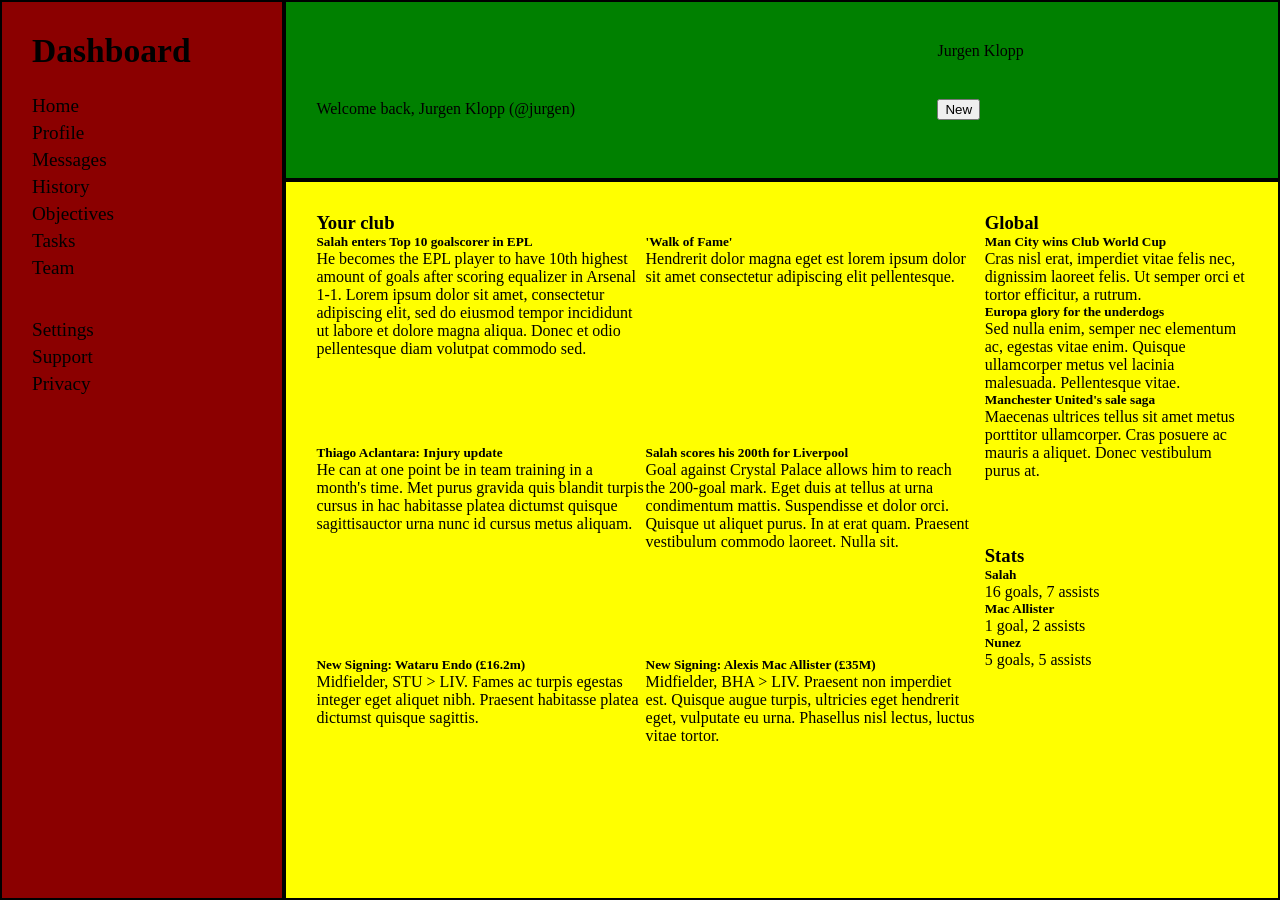
==== dashboard.html @ 3664b998 "Base Overall Layout Done" ====
<!DOCTYPE html>
<html lang="en">
<head>
    <meta charset="UTF-8">
    <meta http-equiv="X-UA-Compatible" content="IE=edge">
    <meta name="viewport" content="width=device-width, initial-scale=1.0">
    <title>Admin Dashboard</title>
    <link rel="stylesheet" href="style.css">
</head>
<body>
    <div class="header">
        <div class="search-box">
            <!-- <img src="" alt=""> -->
            <div class="search-bar"></div>
        </div>
        <div class="profile">
            <!-- <img src="" alt=""> -->
            <!-- <img src="" alt="profile-picture"> -->
            <div class="">Jurgen Klopp</div>
        </div>
        <div class="welcome-message">
            <!-- <img src="" alt="profile-picture"> -->
            <p>Welcome back, Jurgen Klopp (@jurgen)</p>
        </div>
        <div class="upload-button">
            <button>New</button>
        </div>
    </div>
    <div class="sidebar">
        <div class="dashboard-logo">
            <!-- <img src="" alt=""></img> -->
            <h2>Dashboard</h2>
        </div>
        <div class="general-menu">
<!-- <img src="" alt=""><img src="" alt=""><img src="" alt=""><img src="" alt=""><img src="" alt="">            </img> -->
            <div>Home</div>
            <div>Profile</div>
            <div>Messages</div>
            <div>History</div>
            <div>Objectives</div>
            <div>Tasks</div>
            <div>Team</div>
        </div>
        <div class="configurations-menu">
<img src="" alt=""><img src="" alt=""><img src="" alt="">            </img>
            <div>Settings</div>
            <div>Support</div>
            <div>Privacy</div>
        </div>
    </div>
    <div class="main">
        <div class="club-news">
            <h3>Your club</h3>
            <div>
                <h5>Salah enters Top 10 goalscorer in EPL</h5>
                <p>He becomes the EPL player to have 10th highest amount of goals after scoring equalizer in Arsenal 1-1. Lorem ipsum dolor sit amet, consectetur adipiscing elit, sed do eiusmod tempor incididunt ut labore et dolore magna aliqua. Donec et odio pellentesque diam volutpat commodo sed.
                </p>
            </div>
            <div>
                <h5>'Walk of Fame'</h5>
                <p>Hendrerit dolor magna eget est lorem ipsum dolor sit amet consectetur adipiscing elit pellentesque.
                </p>
            </div>
            <div>
                <h5>Thiago Aclantara: Injury update</h5>
                <p>He can at one point be in team training in a month's time. Met purus gravida quis blandit turpis cursus in hac habitasse platea dictumst quisque sagittisauctor urna nunc id cursus metus aliquam.
                </p>
            </div>
            <div>
                <h5>Salah scores his 200th for Liverpool</h5>
                <p>Goal against Crystal Palace allows him to reach the 200-goal mark. Eget duis at tellus at urna condimentum mattis. Suspendisse et dolor orci. Quisque ut aliquet purus. In at erat quam. Praesent vestibulum commodo laoreet. Nulla sit.
                </p>
            </div>
            <div>
                <h5>New Signing: Wataru Endo (£16.2m)</h5>
                <p>Midfielder, STU > LIV. Fames ac turpis egestas integer eget aliquet nibh. Praesent habitasse platea dictumst quisque sagittis.
                </p>
            </div>
            <div>
                <h5>New Signing: Alexis Mac Allister (£35M)</h5>
                <p>Midfielder, BHA > LIV. Praesent non imperdiet est. Quisque augue turpis, ultricies eget hendrerit eget, vulputate eu urna. Phasellus nisl lectus, luctus vitae tortor.
                </p>
            </div>
        </div>
        <div class="announcements">
            <h3>Global</h3>
            <div>
<h5>Man City wins Club World Cup</h5>
<p>Cras nisl erat, imperdiet vitae felis nec, dignissim laoreet felis. Ut semper orci et tortor efficitur, a rutrum.
</p>
            </div>
            <div>
<h5>Europa glory for the underdogs</h5>
<p>Sed nulla enim, semper nec elementum ac, egestas vitae enim. Quisque ullamcorper metus vel lacinia malesuada. Pellentesque vitae.
</p>
            </div>
            <div>
<h5>Manchester United's sale saga</h5>
<p>Maecenas ultrices tellus sit amet metus porttitor ullamcorper. Cras posuere ac mauris a aliquet. Donec vestibulum purus at.
</p>
            </div>
        </div>
        <div class="top-performers">
            <h3>Stats</h3>
            <div>
<!-- <img src="" alt=""> -->
<h5>Salah</h5>
<p>16 goals, 7 assists</p>
            </div>
            <div>
<!-- <img src="" alt=""> -->
<h5>Mac Allister</h5>
<p>1 goal, 2 assists</p>
            </div>
            <div>
<!-- <img src="" alt=""> -->
<h5>Nunez</h5>
<p>5 goals, 5 assists</p>
            </div>
        </div>
    </div>
</body>
</html>
---- style.css ----
* {
    margin: 0;
}

body {
    height: 100vh;
    display: grid;
    grid-template-columns: 2fr 7fr;
    grid-template-rows: 1fr 4fr;
}

.header, .sidebar, .main {
    border: 2px solid black;
}

.sidebar { 
    grid-column: 1;
    grid-row: 1 / 3;
    padding: 30px;
    display: grid;
    grid-template-rows: repeat(3, min-content); 
    gap: 25px;
    background-color: darkred;
}

.dashboard-logo {
    display: grid;
    gap: 5px;
    font-size: 1.4em;
}
.general-menu, .configurations-menu {
    display: grid;
    gap: 5px;
    font-size: 1.2em;
}

.general-menu {
    grid-template-rows: repeat(7, 1fr);
}

.configurations-menu {
    grid-template-rows: repeat(3, 1fr);
}

.header {
    padding: 30px;
    display: grid;
    grid-template-columns: 2fr 1fr;
    grid-template-rows: 1fr 2fr;
    align-items: center;
    background-color: green;

}

.main {
    padding: 30px;
    display: grid;
    grid-template-columns: 5fr 2fr;
    grid-template-rows: repeat(2, 1fr);
    gap: 10px;
    background-color: yellow;
}

.club-news {
    grid-row: span 2;
    display: grid;
    grid-template-columns: repeat(2, 1fr);
    grid-template-rows: min-content repeat(3, 1fr);
}

.club-news > h3 {
    grid-column: span 2;
}
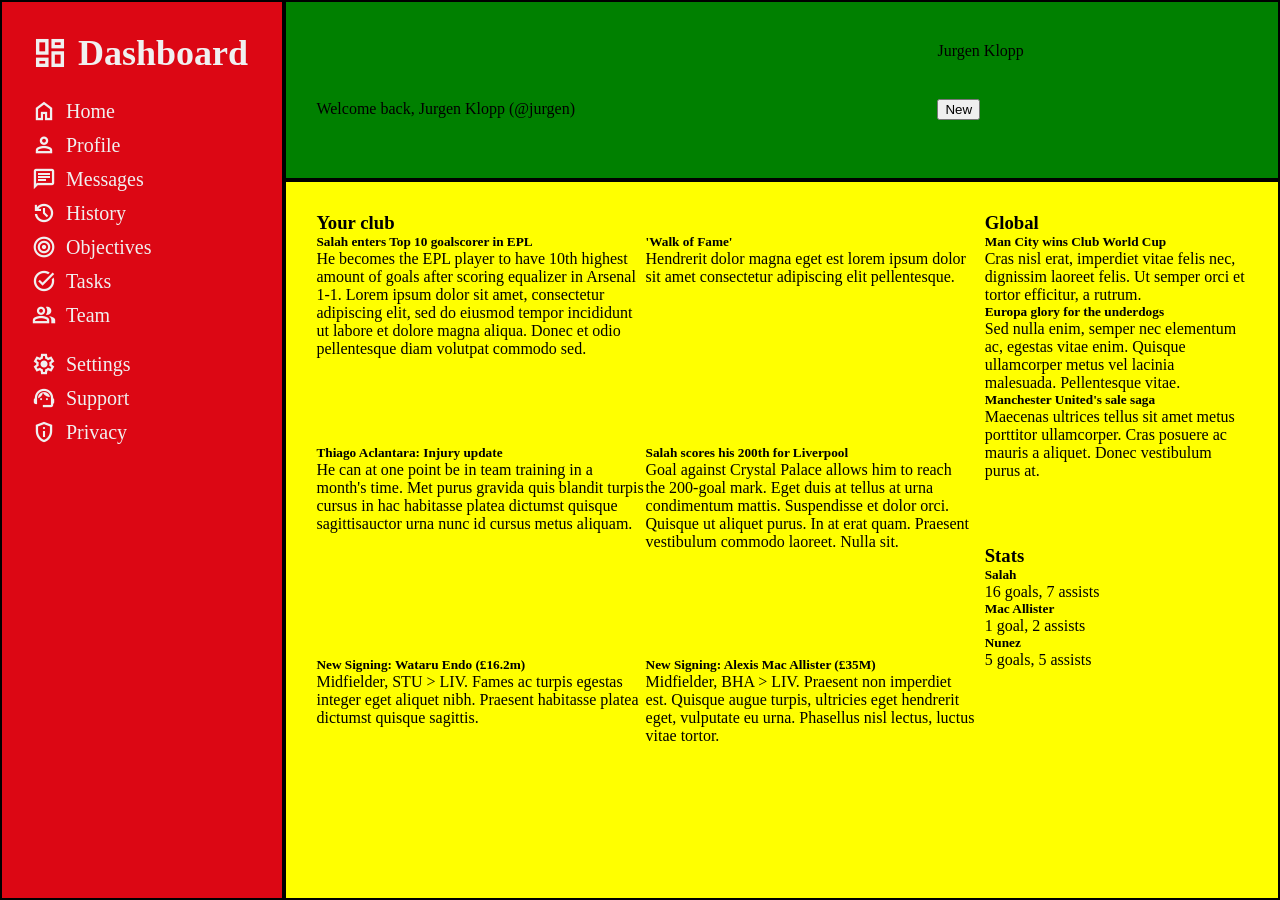
==== commit 5faed7df: "Sidebar Done" ====
--- a/dashboard.html
+++ b/dashboard.html
@@ -6,6 +6,16 @@
     <meta name="viewport" content="width=device-width, initial-scale=1.0">
     <title>Admin Dashboard</title>
     <link rel="stylesheet" href="style.css">
+    <link rel="stylesheet" href="https://fonts.googleapis.com/css2?family=Material+Symbols+Outlined:opsz,wght,FILL,GRAD@20..48,100..700,0..1,-50..200" />
+    <style>
+        .material-symbols-outlined {
+          font-variation-settings:
+          'FILL' 0,
+          'wght' 500,
+          'GRAD' 0,
+          'opsz' 24
+        }
+    </style> 
 </head>
 <body>
     <div class="header">
@@ -28,11 +38,17 @@
     </div>
     <div class="sidebar">
         <div class="dashboard-logo">
-            <!-- <img src="" alt=""></img> -->
+            <span class="material-symbols-outlined" id="dashboard-icon">dashboard</span>
             <h2>Dashboard</h2>
         </div>
         <div class="general-menu">
-<!-- <img src="" alt=""><img src="" alt=""><img src="" alt=""><img src="" alt=""><img src="" alt="">            </img> -->
+            <span class="material-symbols-outlined">home</span>
+            <span class="material-symbols-outlined">person</span>
+            <span class="material-symbols-outlined">message</span>
+            <span class="material-symbols-outlined">history</span>
+            <span class="material-symbols-outlined">target</span>
+            <span class="material-symbols-outlined">task_alt</span>
+            <span class="material-symbols-outlined">group</span>
             <div>Home</div>
             <div>Profile</div>
             <div>Messages</div>
@@ -42,7 +58,9 @@
             <div>Team</div>
         </div>
         <div class="configurations-menu">
-<img src="" alt=""><img src="" alt=""><img src="" alt="">            </img>
+<span class="material-symbols-outlined">settings</span>
+<span class="material-symbols-outlined">support_agent</span>
+<span class="material-symbols-outlined">privacy_tip</span>
             <div>Settings</div>
             <div>Support</div>
             <div>Privacy</div>
--- a/style.css
+++ b/style.css
@@ -1,3 +1,9 @@
+:root {
+    --text-white: rgb(240,240,240);
+    --red: #DC0714;
+    --green: #00634D;
+}
+
 * {
     margin: 0;
 }
@@ -20,18 +26,30 @@
     display: grid;
     grid-template-rows: repeat(3, min-content); 
     gap: 25px;
-    background-color: darkred;
+    background-color: var(--red);
+    color: var(--text-white);
+}
+
+.dashboard-logo, .general-menu, .configurations-menu {
+    display: grid;
+    grid-template-columns: repeat(2, min-content);
+    align-items: center;
+    gap: 10px;
 }
 
 .dashboard-logo {
-    display: grid;
-    gap: 5px;
-    font-size: 1.4em;
+    gap: 10px;
+    font-size: 1.5em;
 }
+
+#dashboard-icon {
+    font-size: 1.5em;
+}
+
 .general-menu, .configurations-menu {
-    display: grid;
-    gap: 5px;
-    font-size: 1.2em;
+    grid-auto-flow: column;
+    gap: 10px;
+    font-size: 1.25em;
 }
 
 .general-menu {
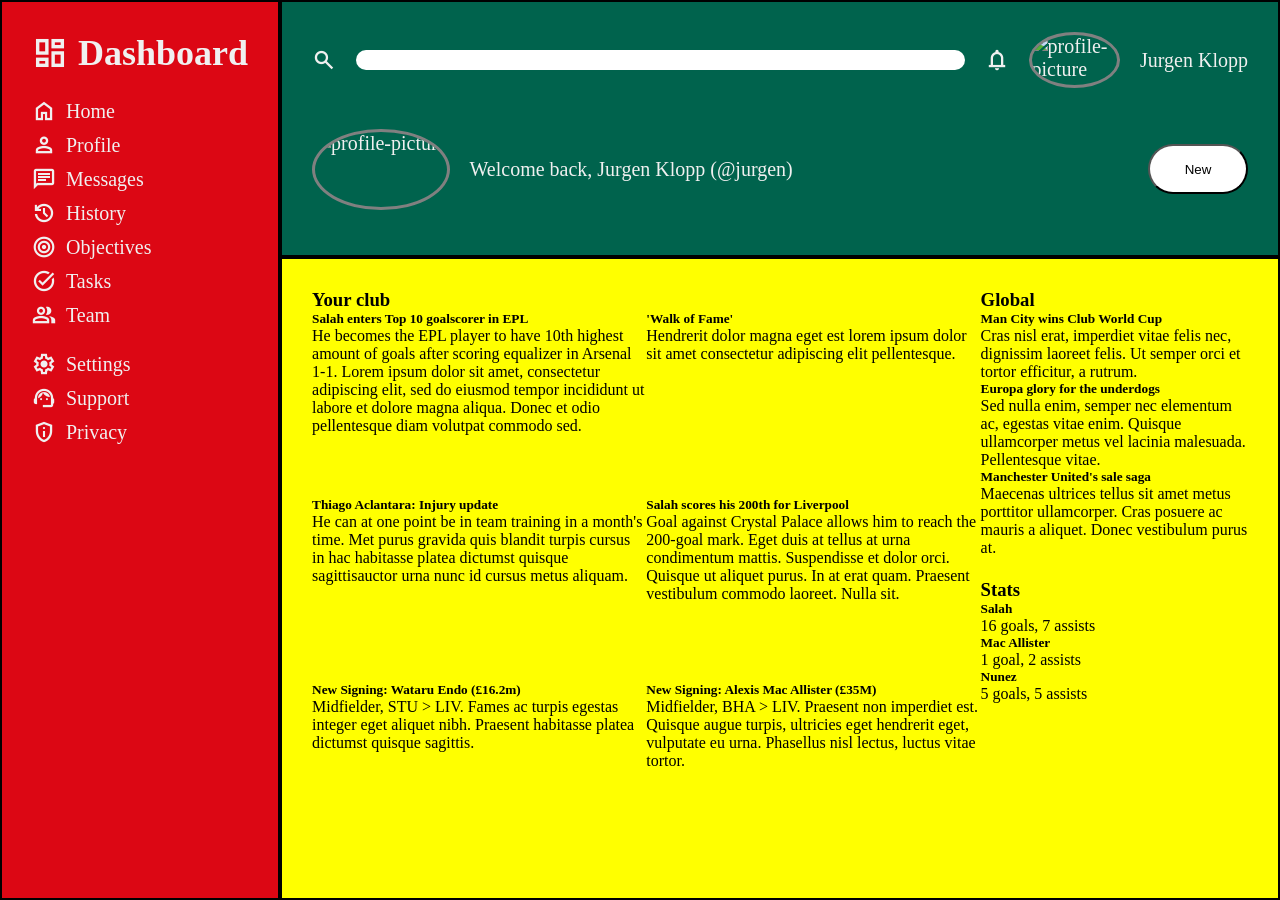
==== commit 4078753b: "Header Styling Done" ====
--- a/dashboard.html
+++ b/dashboard.html
@@ -19,17 +19,15 @@
 </head>
 <body>
     <div class="header">
-        <div class="search-box">
-            <!-- <img src="" alt=""> -->
-            <div class="search-bar"></div>
-        </div>
-        <div class="profile">
-            <!-- <img src="" alt=""> -->
-            <!-- <img src="" alt="profile-picture"> -->
-            <div class="">Jurgen Klopp</div>
+        <div class="search-box-and-profile">
+            <span class="material-symbols-outlined">search</span>            
+            <div class="empty-search-bar"></div>
+            <span class="material-symbols-outlined">notifications</span>
+            <img src="https://encrypted-tbn0.gstatic.com/images?q=tbn:ANd9GcTNNf_HrZI3trhLkUWwuiEmvgO6EyJl3bFKmrqqRopSMvUc3N7projGGF7tvMa1CtCgkrQ&usqp=CAU" alt="profile-picture">
+            <div>Jurgen Klopp</div>
         </div>
         <div class="welcome-message">
-            <!-- <img src="" alt="profile-picture"> -->
+            <img src="https://encrypted-tbn0.gstatic.com/images?q=tbn:ANd9GcTNNf_HrZI3trhLkUWwuiEmvgO6EyJl3bFKmrqqRopSMvUc3N7projGGF7tvMa1CtCgkrQ&usqp=CAU" alt="profile-picture">
             <p>Welcome back, Jurgen Klopp (@jurgen)</p>
         </div>
         <div class="upload-button">
@@ -58,9 +56,9 @@
             <div>Team</div>
         </div>
         <div class="configurations-menu">
-<span class="material-symbols-outlined">settings</span>
-<span class="material-symbols-outlined">support_agent</span>
-<span class="material-symbols-outlined">privacy_tip</span>
+            <span class="material-symbols-outlined">settings</span>
+            <span class="material-symbols-outlined">support_agent</span>
+            <span class="material-symbols-outlined">privacy_tip</span>
             <div>Settings</div>
             <div>Support</div>
             <div>Privacy</div>
@@ -100,7 +98,7 @@
                 </p>
             </div>
         </div>
-        <div class="announcements">
+        <div class="global-news">
             <h3>Global</h3>
             <div>
 <h5>Man City wins Club World Cup</h5>
@@ -118,7 +116,7 @@
 </p>
             </div>
         </div>
-        <div class="top-performers">
+        <div class="stats">
             <h3>Stats</h3>
             <div>
 <!-- <img src="" alt=""> -->
--- a/style.css
+++ b/style.css
@@ -11,19 +11,19 @@
 body {
     height: 100vh;
     display: grid;
-    grid-template-columns: 2fr 7fr;
+    grid-template-columns: 1fr 5fr;
     grid-template-rows: 1fr 4fr;
 }
 
 .header, .sidebar, .main {
+    display: grid;
+    padding: 30px;
     border: 2px solid black;
 }
 
 .sidebar { 
     grid-column: 1;
     grid-row: 1 / 3;
-    padding: 30px;
-    display: grid;
     grid-template-rows: repeat(3, min-content); 
     gap: 25px;
     background-color: var(--red);
@@ -37,18 +37,12 @@
     gap: 10px;
 }
 
-.dashboard-logo {
-    gap: 10px;
-    font-size: 1.5em;
-}
-
-#dashboard-icon {
+.dashboard-logo, #dashboard-icon {
     font-size: 1.5em;
 }
 
 .general-menu, .configurations-menu {
     grid-auto-flow: column;
-    gap: 10px;
     font-size: 1.25em;
 }
 
@@ -61,21 +55,61 @@
 }
 
 .header {
-    padding: 30px;
-    display: grid;
     grid-template-columns: 2fr 1fr;
     grid-template-rows: 1fr 2fr;
     align-items: center;
-    background-color: green;
-
+    gap: 25px;
+    background-color: var(--green);
+    color: var(--text-white);
+    font-size: 1.25em;
 }
 
+img {
+    height: 75px;
+    border: 3px solid gray;
+    border-radius: 50%;
+}
+
+.search-box-and-profile{
+    grid-column: span 2;
+}
+
+.search-box-and-profile, .welcome-message {
+    display: flex;
+    align-items: center;
+    gap: 20px;
+}
+
+.empty-search-bar{
+    background-color: white;
+    height: 20px;
+    width: 100%;
+    border-radius: 100px;
+}
+
+.search-box-and-profile > img {
+    height: 50px;
+}
+
+.search-box-and-profile > div {
+    text-wrap: nowrap;
+}
+
+.upload-button {
+    justify-self: end;
+}
+
+.upload-button > button {
+    background-color: white;
+    height: 50px;
+    width: 100px;
+    border-radius: 50px;
+}
+
+
 .main {
-    padding: 30px;
-    display: grid;
     grid-template-columns: 5fr 2fr;
     grid-template-rows: repeat(2, 1fr);
-    gap: 10px;
     background-color: yellow;
 }
 
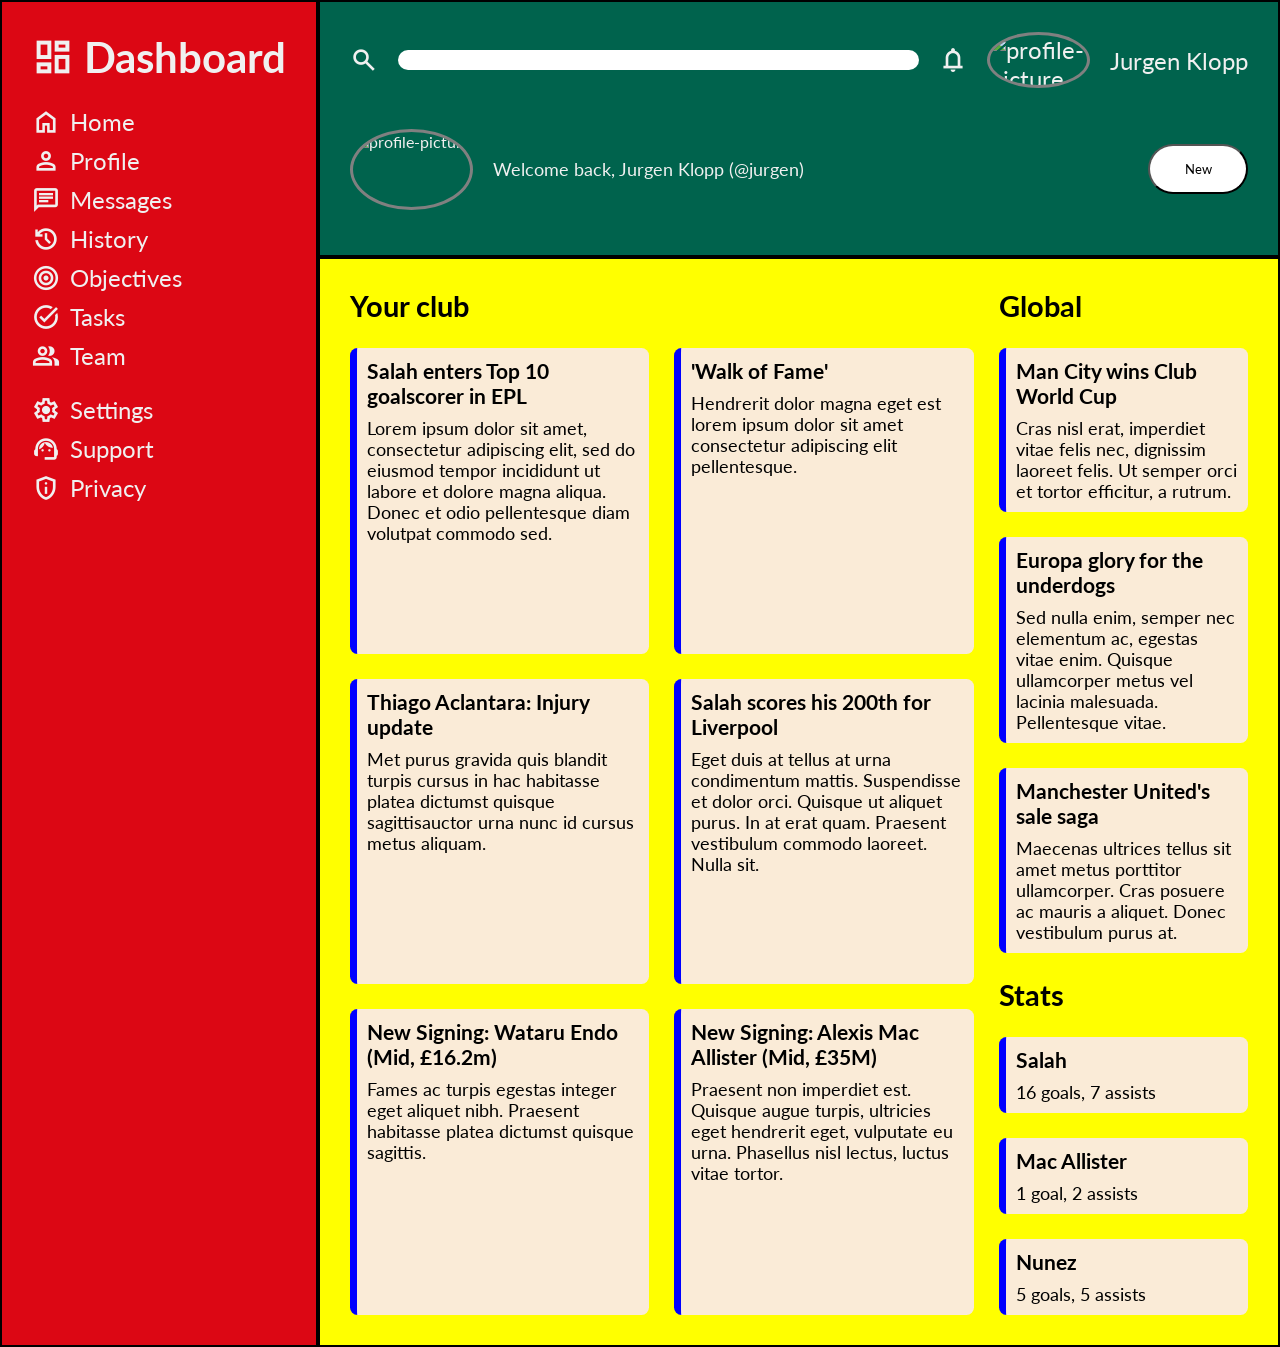
==== commit fcad0867: "Overall Project Done, Left Minor Changes" ====
--- a/dashboard.html
+++ b/dashboard.html
@@ -5,10 +5,9 @@
     <meta http-equiv="X-UA-Compatible" content="IE=edge">
     <meta name="viewport" content="width=device-width, initial-scale=1.0">
     <title>Admin Dashboard</title>
-    <link rel="stylesheet" href="style.css">
     <link rel="stylesheet" href="https://fonts.googleapis.com/css2?family=Material+Symbols+Outlined:opsz,wght,FILL,GRAD@20..48,100..700,0..1,-50..200" />
     <style>
-        .material-symbols-outlined {
+        span {
           font-variation-settings:
           'FILL' 0,
           'wght' 500,
@@ -16,6 +15,10 @@
           'opsz' 24
         }
     </style> 
+    <link rel="stylesheet" href="style.css">
+    <link rel="preconnect" href="https://fonts.googleapis.com">
+    <link rel="preconnect" href="https://fonts.gstatic.com" crossorigin>
+    <link href="https://fonts.googleapis.com/css2?family=Lato&display=swap" rel="stylesheet">
 </head>
 <body>
     <div class="header">
@@ -67,71 +70,71 @@
     <div class="main">
         <div class="club-news">
             <h3>Your club</h3>
-            <div>
+            <div class="info-cards">
                 <h5>Salah enters Top 10 goalscorer in EPL</h5>
-                <p>He becomes the EPL player to have 10th highest amount of goals after scoring equalizer in Arsenal 1-1. Lorem ipsum dolor sit amet, consectetur adipiscing elit, sed do eiusmod tempor incididunt ut labore et dolore magna aliqua. Donec et odio pellentesque diam volutpat commodo sed.
+                <p>Lorem ipsum dolor sit amet, consectetur adipiscing elit, sed do eiusmod tempor incididunt ut labore et dolore magna aliqua. Donec et odio pellentesque diam volutpat commodo sed.
                 </p>
             </div>
-            <div>
+            <div class="info-cards">
                 <h5>'Walk of Fame'</h5>
                 <p>Hendrerit dolor magna eget est lorem ipsum dolor sit amet consectetur adipiscing elit pellentesque.
                 </p>
             </div>
-            <div>
+            <div class="info-cards">
                 <h5>Thiago Aclantara: Injury update</h5>
-                <p>He can at one point be in team training in a month's time. Met purus gravida quis blandit turpis cursus in hac habitasse platea dictumst quisque sagittisauctor urna nunc id cursus metus aliquam.
+                <p>Met purus gravida quis blandit turpis cursus in hac habitasse platea dictumst quisque sagittisauctor urna nunc id cursus metus aliquam.
                 </p>
             </div>
-            <div>
+            <div class="info-cards">
                 <h5>Salah scores his 200th for Liverpool</h5>
-                <p>Goal against Crystal Palace allows him to reach the 200-goal mark. Eget duis at tellus at urna condimentum mattis. Suspendisse et dolor orci. Quisque ut aliquet purus. In at erat quam. Praesent vestibulum commodo laoreet. Nulla sit.
+                <p>Eget duis at tellus at urna condimentum mattis. Suspendisse et dolor orci. Quisque ut aliquet purus. In at erat quam. Praesent vestibulum commodo laoreet. Nulla sit.
                 </p>
             </div>
-            <div>
-                <h5>New Signing: Wataru Endo (£16.2m)</h5>
-                <p>Midfielder, STU > LIV. Fames ac turpis egestas integer eget aliquet nibh. Praesent habitasse platea dictumst quisque sagittis.
+            <div class="info-cards">
+                <h5>New Signing: Wataru Endo (Mid, £16.2m)</h5>
+                <p>Fames ac turpis egestas integer eget aliquet nibh. Praesent habitasse platea dictumst quisque sagittis.
                 </p>
             </div>
-            <div>
-                <h5>New Signing: Alexis Mac Allister (£35M)</h5>
-                <p>Midfielder, BHA > LIV. Praesent non imperdiet est. Quisque augue turpis, ultricies eget hendrerit eget, vulputate eu urna. Phasellus nisl lectus, luctus vitae tortor.
+            <div class="info-cards">
+                <h5>New Signing: Alexis Mac Allister (Mid, £35M)</h5>
+                <p>Praesent non imperdiet est. Quisque augue turpis, ultricies eget hendrerit eget, vulputate eu urna. Phasellus nisl lectus, luctus vitae tortor.
                 </p>
             </div>
         </div>
         <div class="global-news">
             <h3>Global</h3>
-            <div>
-<h5>Man City wins Club World Cup</h5>
-<p>Cras nisl erat, imperdiet vitae felis nec, dignissim laoreet felis. Ut semper orci et tortor efficitur, a rutrum.
-</p>
+            <div class="info-cards">
+                <h5>Man City wins Club World Cup</h5>
+                <p>Cras nisl erat, imperdiet vitae felis nec, dignissim laoreet felis. Ut semper orci et tortor efficitur, a rutrum.
+                </p>
             </div>
-            <div>
-<h5>Europa glory for the underdogs</h5>
-<p>Sed nulla enim, semper nec elementum ac, egestas vitae enim. Quisque ullamcorper metus vel lacinia malesuada. Pellentesque vitae.
-</p>
+            <div class="info-cards">
+                <h5>Europa glory for the underdogs</h5>
+                <p>Sed nulla enim, semper nec elementum ac, egestas vitae enim. Quisque ullamcorper metus vel lacinia malesuada. Pellentesque vitae.
+                </p>
             </div>
-            <div>
-<h5>Manchester United's sale saga</h5>
-<p>Maecenas ultrices tellus sit amet metus porttitor ullamcorper. Cras posuere ac mauris a aliquet. Donec vestibulum purus at.
-</p>
+            <div class="info-cards">
+                <h5>Manchester United's sale saga</h5>
+                <p>Maecenas ultrices tellus sit amet metus porttitor ullamcorper. Cras posuere ac mauris a aliquet. Donec vestibulum purus at.
+                </p>
             </div>
         </div>
         <div class="stats">
             <h3>Stats</h3>
-            <div>
-<!-- <img src="" alt=""> -->
-<h5>Salah</h5>
-<p>16 goals, 7 assists</p>
+            <div class="info-cards">
+                <!-- <img src="" alt=""> -->
+                <h5>Salah</h5>
+                <p>16 goals, 7 assists</p>
             </div>
-            <div>
-<!-- <img src="" alt=""> -->
-<h5>Mac Allister</h5>
-<p>1 goal, 2 assists</p>
+            <div class="info-cards">
+                <!-- <img src="" alt=""> -->
+                <h5>Mac Allister</h5>
+                <p>1 goal, 2 assists</p>
             </div>
-            <div>
-<!-- <img src="" alt=""> -->
-<h5>Nunez</h5>
-<p>5 goals, 5 assists</p>
+            <div class="info-cards">
+                <!-- <img src="" alt=""> -->
+                <h5>Nunez</h5>
+                <p>5 goals, 5 assists</p>
             </div>
         </div>
     </div>
--- a/style.css
+++ b/style.css
@@ -6,6 +6,23 @@
 
 * {
     margin: 0;
+    font-family: "Lato", sans-serif;
+}
+
+h3 {
+    font-size: 1.8em;
+}
+
+h5 {
+    font-size: 1.3em;
+}
+
+p {
+    font-size: 1.1em;
+}
+
+.material-symbols-outlined {
+    font-size: 1.75rem;
 }
 
 body {
@@ -19,13 +36,13 @@
     display: grid;
     padding: 30px;
     border: 2px solid black;
+    gap: 25px;
 }
 
 .sidebar { 
     grid-column: 1;
     grid-row: 1 / 3;
     grid-template-rows: repeat(3, min-content); 
-    gap: 25px;
     background-color: var(--red);
     color: var(--text-white);
 }
@@ -37,13 +54,17 @@
     gap: 10px;
 }
 
-.dashboard-logo, #dashboard-icon {
+.dashboard-logo {
+    font-size: 1.75em;
+} 
+
+#dashboard-icon {
     font-size: 1.5em;
 }
 
-.general-menu, .configurations-menu {
+.general-menu, .configurations-menu, .search-box-and-profile{
     grid-auto-flow: column;
-    font-size: 1.25em;
+    font-size: 1.5em;
 }
 
 .general-menu {
@@ -61,7 +82,6 @@
     gap: 25px;
     background-color: var(--green);
     color: var(--text-white);
-    font-size: 1.25em;
 }
 
 img {
@@ -106,20 +126,38 @@
     border-radius: 50px;
 }
 
-
 .main {
     grid-template-columns: 5fr 2fr;
-    grid-template-rows: repeat(2, 1fr);
+    grid-template-rows: repeat(2, min-content);
     background-color: yellow;
+}
+
+.main > div {
+    display: grid;
+    gap: 25px;
+}
+
+.info-cards {
+    background-color: antiquewhite;
+    border-left: 7.5px solid blue;
+    border-radius: 7.5px;
+    display: grid;
+    grid-template-rows: repeat(2, min-content);
+    gap: 10px;
+    align-items: center;
+    padding: 10px;
 }
 
 .club-news {
     grid-row: span 2;
-    display: grid;
     grid-template-columns: repeat(2, 1fr);
     grid-template-rows: min-content repeat(3, 1fr);
 }
 
 .club-news > h3 {
     grid-column: span 2;
+}
+
+.club-news > div {
+
 }
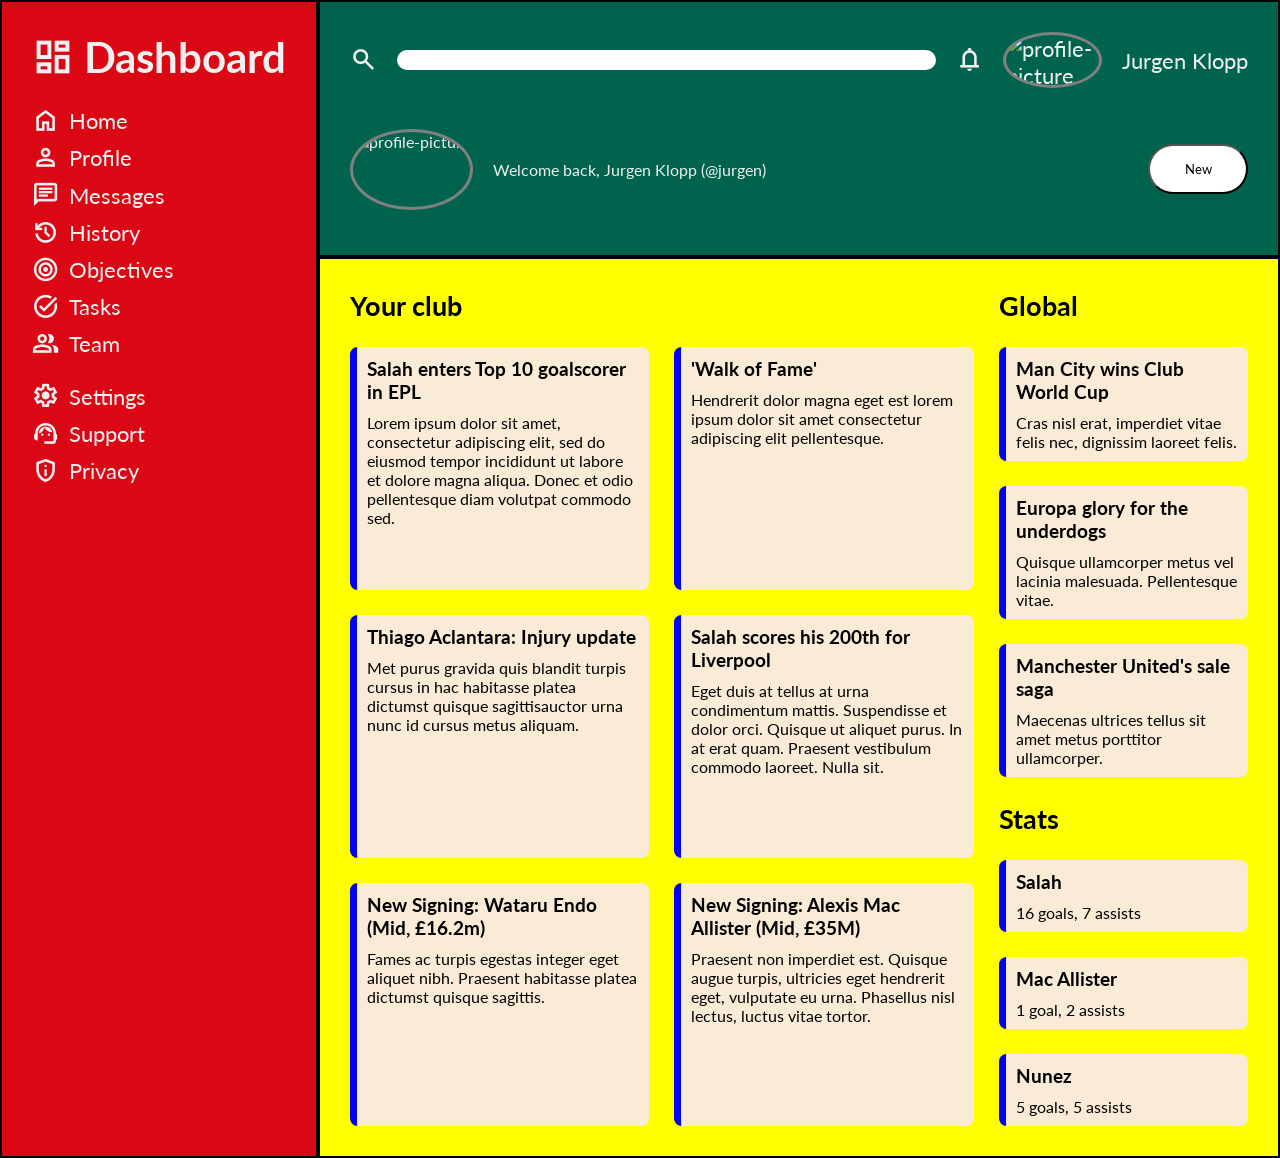
==== commit 7186084f: "Project Done : Finalised" ====
--- a/dashboard.html
+++ b/dashboard.html
@@ -105,17 +105,17 @@
             <h3>Global</h3>
             <div class="info-cards">
                 <h5>Man City wins Club World Cup</h5>
-                <p>Cras nisl erat, imperdiet vitae felis nec, dignissim laoreet felis. Ut semper orci et tortor efficitur, a rutrum.
+                <p>Cras nisl erat, imperdiet vitae felis nec, dignissim laoreet felis.
                 </p>
             </div>
             <div class="info-cards">
                 <h5>Europa glory for the underdogs</h5>
-                <p>Sed nulla enim, semper nec elementum ac, egestas vitae enim. Quisque ullamcorper metus vel lacinia malesuada. Pellentesque vitae.
+                <p>Quisque ullamcorper metus vel lacinia malesuada. Pellentesque vitae.
                 </p>
             </div>
             <div class="info-cards">
                 <h5>Manchester United's sale saga</h5>
-                <p>Maecenas ultrices tellus sit amet metus porttitor ullamcorper. Cras posuere ac mauris a aliquet. Donec vestibulum purus at.
+                <p>Maecenas ultrices tellus sit amet metus porttitor ullamcorper.
                 </p>
             </div>
         </div>
--- a/style.css
+++ b/style.css
@@ -10,26 +10,27 @@
 }
 
 h3 {
-    font-size: 1.8em;
+    font-size: 1.7em;
 }
 
 h5 {
-    font-size: 1.3em;
+    font-size: 1.2em;
 }
 
 p {
-    font-size: 1.1em;
+    font-size: 1em;
 }
 
 .material-symbols-outlined {
-    font-size: 1.75rem;
+    font-size: 1.7rem;
 }
 
 body {
     height: 100vh;
+    width: 100%;
     display: grid;
-    grid-template-columns: 1fr 5fr;
-    grid-template-rows: 1fr 4fr;
+    grid-template-columns: 1fr 6fr;
+    grid-template-rows: 1fr 5fr;
 }
 
 .header, .sidebar, .main {
@@ -64,7 +65,7 @@
 
 .general-menu, .configurations-menu, .search-box-and-profile{
     grid-auto-flow: column;
-    font-size: 1.5em;
+    font-size: 1.4em;
 }
 
 .general-menu {
